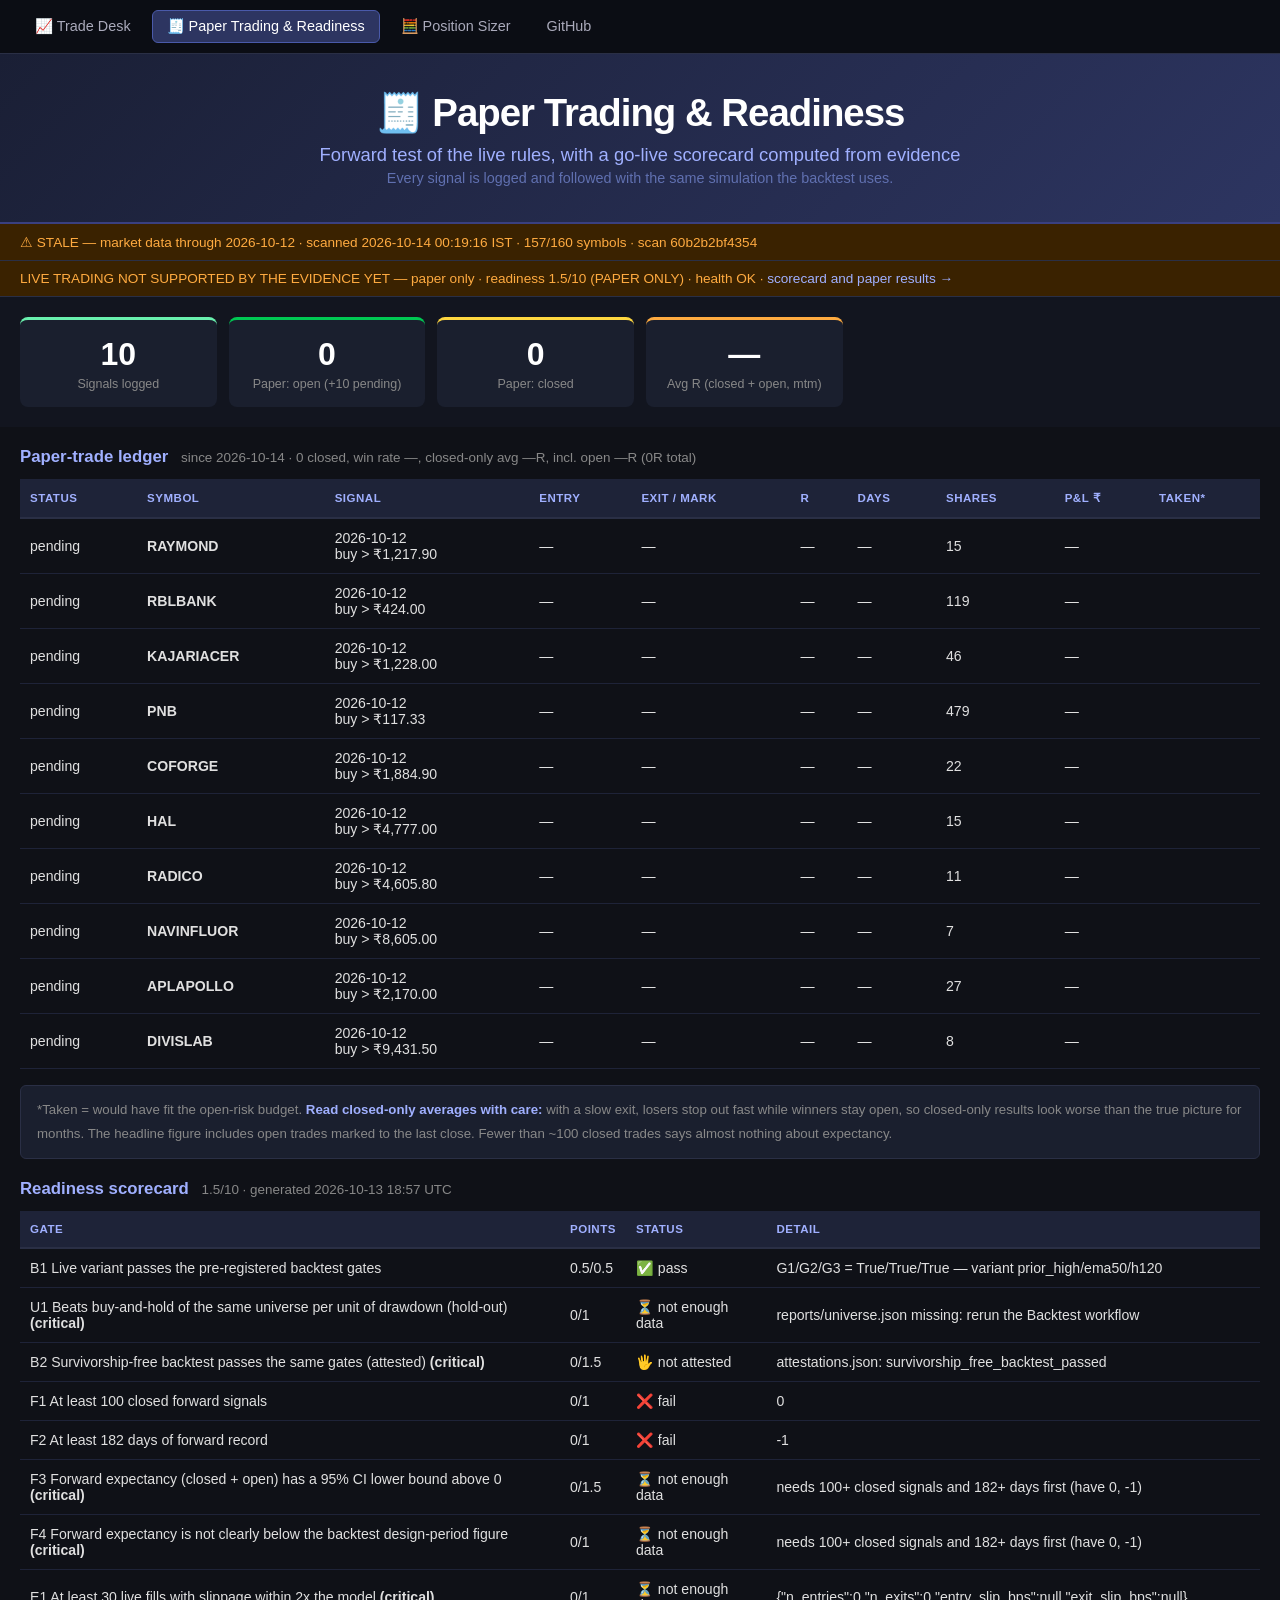
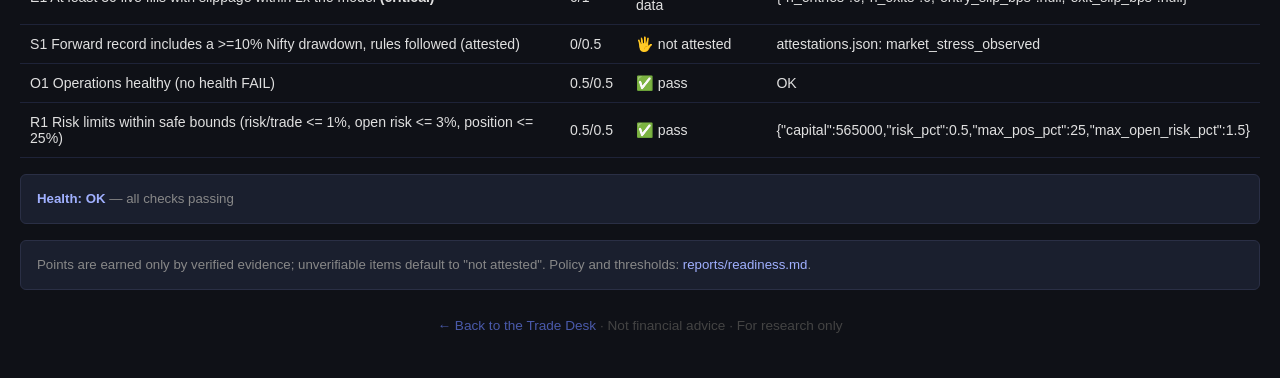
==== paper.html @ d47a20d6 "Split UI: Trade Desk homepage + separate Paper Trading page, with pre-trade analysis Homepage (index" ====
<!DOCTYPE html>
<html lang="en">
<head>
    <meta charset="UTF-8">
    <meta name="viewport" content="width=device-width, initial-scale=1.0">
    <title>EDGE PROTOCOL — Paper Trading &amp; Readiness</title>
    <link rel="stylesheet" href="style.css">
</head>
<body>
<div class="container">
    <nav class="topnav">
        <a href="index.html">📈 Trade Desk</a>
        <a href="paper.html" class="active">🧾 Paper Trading &amp; Readiness</a>
        <a href="sizer.html">🧮 Position Sizer</a>
        <a href="https://github.com/aminullah112-oss/Swing-Trading" target="_blank">GitHub</a>
    </nav>

    <header class="header">
        <h1>🧾 Paper Trading &amp; Readiness</h1>
        <p class="subtitle">Forward test of the live rules, with a go-live scorecard computed from evidence</p>
        <p class="description">Every signal is logged and followed with the same simulation the backtest uses.</p>
    </header>

    <div class="status-bar" id="status-bar">Loading scan status…</div>
    <div class="status-bar" id="live-bar">Loading live-trading status…</div>

    <div class="summary-bar">
        <div class="summary-card go"><div class="card-count" id="count-signals">0</div><div class="card-label">Signals logged</div></div>
        <div class="summary-card hc"><div class="card-count" id="count-open">0</div><div class="card-label" id="label-open">Paper: open</div></div>
        <div class="summary-card wc"><div class="card-count" id="count-closed">0</div><div class="card-label">Paper: closed</div></div>
        <div class="summary-card w"><div class="card-count" id="avg-r">—</div><div class="card-label">Avg R (closed + open, mtm)</div></div>
    </div>

    <h2 class="section-title">Paper-trade ledger <span class="muted" id="ledger-meta"></span></h2>
    <div class="table-wrapper">
        <table class="results-table">
            <thead>
                <tr><th>Status</th><th>Symbol</th><th>Signal</th><th>Entry</th><th>Exit / Mark</th><th>R</th><th>Days</th><th>Shares</th><th>P&amp;L ₹</th><th>Taken*</th></tr>
            </thead>
            <tbody id="ledger-body"><tr><td colspan="10" class="loading-cell">No paper trades yet.</td></tr></tbody>
        </table>
    </div>
    <div class="capital-note">
        *Taken = would have fit the open-risk budget. <strong>Read closed-only averages with care:</strong> with a slow exit, losers stop out fast while winners stay open,
        so closed-only results look worse than the true picture for months. The headline figure includes open trades marked to the last close.
        Fewer than ~100 closed trades says almost nothing about expectancy.
    </div>

    <h2 class="section-title">Readiness scorecard <span class="muted" id="readiness-meta"></span></h2>
    <div class="table-wrapper">
        <table class="results-table">
            <thead><tr><th>Gate</th><th>Points</th><th>Status</th><th>Detail</th></tr></thead>
            <tbody id="readiness-body"><tr><td colspan="4" class="loading-cell">Loading…</td></tr></tbody>
        </table>
    </div>
    <div class="capital-note" id="health-note"></div>
    <div class="capital-note">
        Points are earned only by verified evidence; unverifiable items default to "not attested". Policy and thresholds:
        <a class="back-link" href="https://github.com/aminullah112-oss/Swing-Trading/blob/main/reports/readiness.md" target="_blank">reports/readiness.md</a>.
    </div>

    <footer class="footer">
        <p><a href="index.html">← Back to the Trade Desk</a> · Not financial advice · For research only</p>
    </footer>
</div>
<script src="common.js"></script>
<script src="paper.js"></script>
</body>
</html>
---- style.css ----
*{margin:0;padding:0;box-sizing:border-box}
body{font-family:-apple-system,BlinkMacSystemFont,'Segoe UI',Roboto,sans-serif;background:#0f1117;color:#e0e0e0;min-height:100vh}
.container{max-width:1400px;margin:0 auto;padding:0 0 40px 0}

/* Header */
.header{background:linear-gradient(135deg,#1a1f35 0%,#2d3561 100%);padding:36px 30px;text-align:center;border-bottom:2px solid #3a4080}
.header h1{font-size:2.4em;font-weight:800;color:#fff;letter-spacing:-1px;margin-bottom:8px}
.header .subtitle{font-size:1.15em;color:#a0b0ff;margin-bottom:4px}
.header .description{font-size:0.9em;color:#6070b0}

/* Summary Cards */
.summary-bar{display:grid;grid-template-columns:repeat(6,1fr);gap:12px;padding:20px;background:#12151f}
.summary-card{background:#1a1f2e;border-radius:8px;padding:16px;text-align:center;border-top:3px solid #333}
.summary-card.hc{border-color:#00c853}
.summary-card.go{border-color:#69f0ae}
.summary-card.wc{border-color:#ffd740}
.summary-card.w{border-color:#ffab40}
.summary-card.meta{border-color:#444}
.card-count{font-size:2em;font-weight:800;color:#fff}
.card-label{font-size:0.78em;color:#888;margin-top:4px}

/* Legend */
.legend-bar{background:#161a28;padding:12px 20px;display:flex;flex-wrap:wrap;gap:8px;align-items:center;font-size:0.82em;color:#888;border-bottom:1px solid #2a2f45}
.legend-title{color:#a0b0ff;font-weight:600;margin-right:8px}
.legend-item{color:#aaa}
.sep{color:#444}

/* Tabs */
.tab-bar{display:flex;gap:8px;padding:16px 20px;background:#12151f;border-bottom:1px solid #2a2f45}
.tab{background:#1a1f2e;border:1px solid #333;color:#aaa;padding:8px 16px;border-radius:6px;cursor:pointer;font-size:0.88em;transition:all 0.2s}
.tab:hover,.tab.active{background:#2d3561;border-color:#4a5aaa;color:#fff}
.tab-hc.active{background:#003820;border-color:#00c853;color:#00c853}
.tab-go.active{background:#003820;border-color:#69f0ae;color:#69f0ae}
.tab-wc.active{background:#3a2e00;border-color:#ffd740;color:#ffd740}
.tab-w.active{background:#3a2200;border-color:#ffab40;color:#ffab40}

/* Table */
.table-wrapper{overflow-x:auto;padding:0 20px}
.results-table{width:100%;border-collapse:collapse;font-size:0.88em;margin-top:12px}
.results-table thead{background:#1e2338;position:sticky;top:0;z-index:10}
.results-table th{padding:12px 10px;text-align:left;color:#a0b0ff;font-weight:600;font-size:0.82em;text-transform:uppercase;letter-spacing:0.5px;border-bottom:2px solid #2a2f45;white-space:nowrap}
.results-table td{padding:11px 10px;border-bottom:1px solid #1e2338;vertical-align:middle}
.results-table tbody tr:hover{background:#1a1f2e}

/* Decision Badges */
.badge{display:inline-block;padding:4px 10px;border-radius:20px;font-size:0.8em;font-weight:700;white-space:nowrap}
.badge-HIGH_CONVICTION{background:#003820;color:#00c853;border:1px solid #00c853}
.badge-GO{background:#002a18;color:#69f0ae;border:1px solid #69f0ae}
.badge-WATCH_CLOSELY{background:#3a2e00;color:#ffd740;border:1px solid #ffd740}
.badge-WATCH{background:#3a2200;color:#ffab40;border:1px solid #ffab40}
.badge-NO_GO{background:#2a0a0a;color:#ff5252;border:1px solid #ff5252}

/* Score Bar */
.score-wrap{display:flex;align-items:center;gap:8px}
.score-bar{width:60px;height:6px;background:#2a2f45;border-radius:3px;overflow:hidden}
.score-fill{height:100%;border-radius:3px;transition:width 0.3s}
.score-num{font-weight:700;font-size:0.95em;min-width:28px}

/* SE Badge */
.se-yes{color:#00c853;font-weight:700;font-size:0.9em}
.se-no{color:#444;font-size:0.9em}

/* Price / target cells */
.price-cell{font-weight:600;color:#fff}
.stop-cell{color:#ff5252;font-weight:600}
.t1-cell{color:#69f0ae}
.t2-cell{color:#00c853;font-weight:600}
.rsi-cell{font-weight:600}
.vol-cell{color:#a0b0ff}
.dist-cell{font-size:0.88em}
.shares-cell{color:#e0e0e0}
.risk-cell{color:#ffab40;font-weight:600}

/* Reasons */
.reasons{font-size:0.78em;color:#666;max-width:220px;line-height:1.4}

/* Capital Note */
.capital-note{margin:16px 20px 0;background:#1a1f2e;border:1px solid #2a2f45;border-radius:6px;padding:12px 16px;font-size:0.83em;color:#888;line-height:1.8}
.capital-note strong{color:#a0b0ff}

/* Loading */
.loading-cell{text-align:center;padding:50px;color:#666}
.spinner{border:3px solid #2a2f45;border-top:3px solid #4a5aaa;border-radius:50%;width:28px;height:28px;animation:spin 0.8s linear infinite;margin:0 auto 12px}
@keyframes spin{to{transform:rotate(360deg)}}

/* Footer */
.footer{margin:24px 20px 0;text-align:center;color:#444;font-size:0.85em;line-height:1.8}
.footer a{color:#4a5aaa;text-decoration:none}
.footer a:hover{color:#a0b0ff}

/* Responsive */
@media(max-width:900px){
  .summary-bar{grid-template-columns:repeat(3,1fr)}
  .table-wrapper{padding:0 10px}
  .results-table{font-size:0.78em}
}
@media(max-width:600px){
  .summary-bar{grid-template-columns:repeat(2,1fr)}
  .header h1{font-size:1.6em}
  .tab-bar{flex-wrap:wrap}
}

/* Position Sizer */
.back-link{color:#a0b0ff;text-decoration:none}
.nav-link{display:inline-block;margin-top:10px;color:#a0b0ff;text-decoration:none;border:1px solid #4a5aaa;padding:6px 14px;border-radius:6px;font-size:0.9em}
.nav-link:hover{background:#2d3561;color:#fff}
.sizer-grid{display:grid;grid-template-columns:repeat(auto-fit,minmax(300px,1fr));gap:20px;padding:20px}
.sizer-card{background:#1a1f2e;border-radius:8px;padding:20px;border-top:3px solid #4a5aaa}
.sizer-card h2{font-size:1.1em;color:#a0b0ff;margin-bottom:14px}
.sizer-card label{display:block;font-size:0.85em;color:#aaa;margin-bottom:12px}
.sizer-card label[hidden]{display:none}
.sizer-card input,.sizer-card select{display:block;width:100%;margin-top:4px;padding:9px 10px;background:#0f1117;border:1px solid #333;border-radius:6px;color:#e0e0e0;font-size:1em}
.sizer-card input:focus,.sizer-card select:focus{outline:none;border-color:#4a5aaa}
.sizer-table{width:100%;border-collapse:collapse}
.sizer-table td{padding:9px 4px;border-bottom:1px solid #1e2338}
.sizer-table td:last-child{text-align:right;font-weight:600}
.sizer-table .big{font-size:1.6em;color:#fff}
.sizer-msg{color:#888;padding:20px 0}
.sizer-note{color:#ffd740;font-size:0.85em;margin-top:12px}

/* Scan status + risk budget */
.status-bar{padding:10px 20px;font-size:0.85em;border-bottom:1px solid #2a2f45}
.status-fresh{background:#0b2a1a;color:#69f0ae}
.status-stale{background:#3a2200;color:#ffab40}
.stock-row.over-budget{opacity:0.55}

/* v4 sections */
.section-title{font-size:1.05em;color:#a0b0ff;padding:20px 20px 0;font-weight:600}
.muted{color:#888;font-weight:400;font-size:0.8em;margin-left:8px}
#order-note,#ledger-note{margin-top:0;padding-top:4px;color:#888;font-size:0.82em}
.summary-card.meta .card-count{font-size:1.15em;line-height:1.5;word-break:break-word}
.summary-card{min-width:0}

/* Navigation */
.topnav{display:flex;gap:6px;flex-wrap:wrap;padding:10px 20px;background:#0b0d14;border-bottom:1px solid #2a2f45}
.topnav a{color:#aab;text-decoration:none;padding:7px 14px;border-radius:6px;font-size:0.9em;border:1px solid transparent}
.topnav a:hover{background:#1a1f2e;color:#fff}
.topnav a.active{background:#2d3561;border-color:#4a5aaa;color:#fff}

/* Trade desk */
.mkt-row{display:grid;grid-template-columns:repeat(auto-fit,minmax(210px,1fr));gap:12px;padding:12px 20px 0}
.mkt-card{background:#1a1f2e;border-radius:8px;padding:14px;border-top:3px solid #4a5aaa}
.mkt-val{font-size:1.5em;font-weight:700;color:#fff;margin:4px 0}
.mkt-sub{font-size:0.78em;color:#889}
.summary-bar-3{grid-template-columns:repeat(4,1fr)}
.plans{display:grid;grid-template-columns:repeat(auto-fill,minmax(330px,1fr));gap:16px;padding:12px 20px}
.plan-card{background:#1a1f2e;border-radius:10px;padding:16px;border:1px solid #2a2f45;border-top:3px solid #69f0ae;display:flex;flex-direction:column;gap:10px}
.plan-head{display:flex;justify-content:space-between;align-items:flex-start}
.plan-sym{font-size:1.25em;color:#fff}
.plan-px{font-size:1.15em;font-weight:700;text-align:right}
.spark{width:100%;height:auto;background:#12151f;border-radius:6px}
.plan-grid{display:grid;grid-template-columns:repeat(4,1fr);gap:8px;background:#12151f;border-radius:6px;padding:10px}
.plan-grid label{display:block;font-size:0.68em;color:#889;text-transform:uppercase;letter-spacing:.4px}
.plan-grid b{font-size:1.02em}
.plan-grid small{display:block;font-size:0.68em;color:#778;margin-top:2px;line-height:1.25}
.plan-note{font-size:0.82em;color:#aab;background:#161a28;border-radius:6px;padding:8px 10px}
.checks{list-style:none;font-size:0.82em;display:flex;flex-direction:column;gap:3px}
.checks li{color:#bbb}
.chk-warn{color:#ffd740 !important}
.chk-block{color:#ff5252 !important}
.checks.manual li{color:#99a}
details summary{cursor:pointer;font-size:0.82em;color:#a0b0ff;margin:2px 0 6px}
.plan-foot{display:flex;flex-wrap:wrap;gap:10px;font-size:0.78em;color:#889;border-top:1px solid #2a2f45;padding-top:8px}
.warn-count{font-size:0.75em;color:#ffd740}
.empty-note{grid-column:1/-1;text-align:center;color:#99a;padding:40px 20px;background:#1a1f2e;border-radius:8px}
@media (max-width:700px){.summary-bar-3{grid-template-columns:repeat(2,1fr)}.plan-grid{grid-template-columns:repeat(2,1fr)}.plans{grid-template-columns:1fr}}
.plan-px .setup-label{font-size:0.62em;font-weight:400;color:#889}
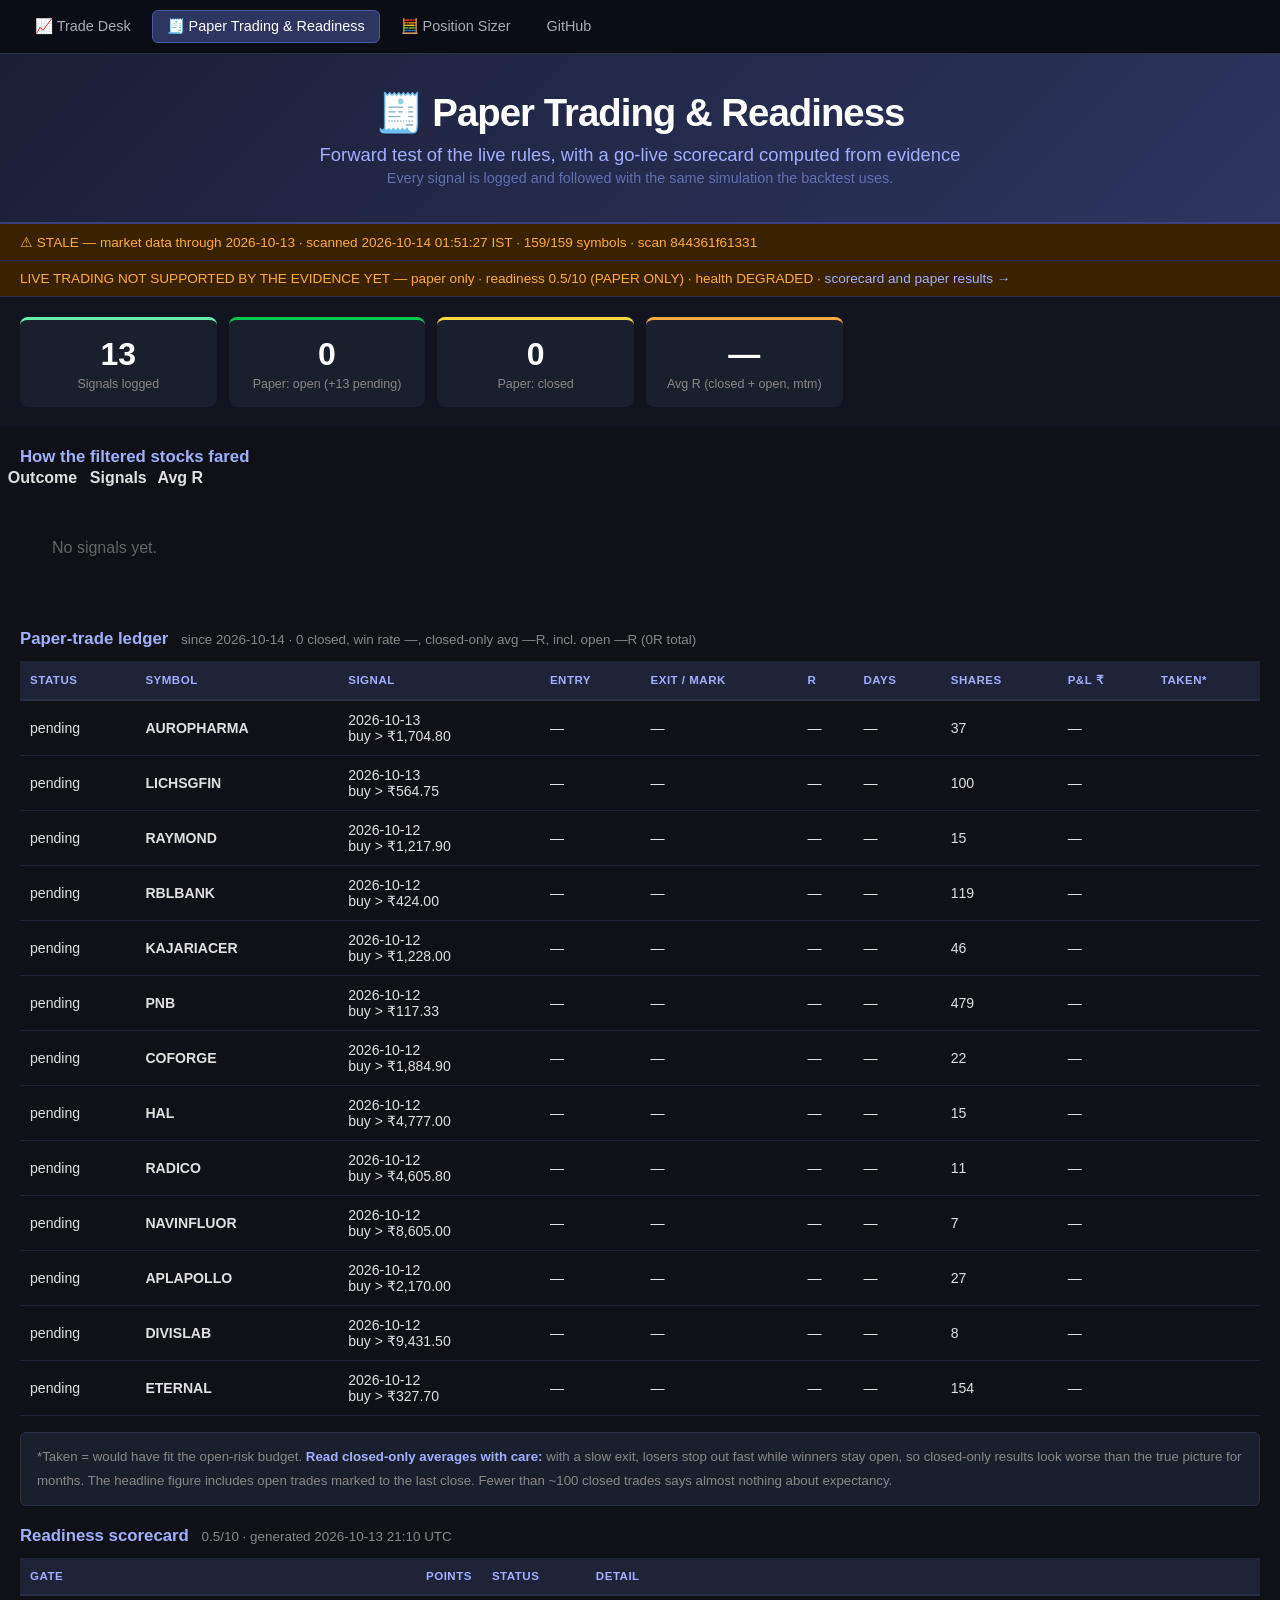
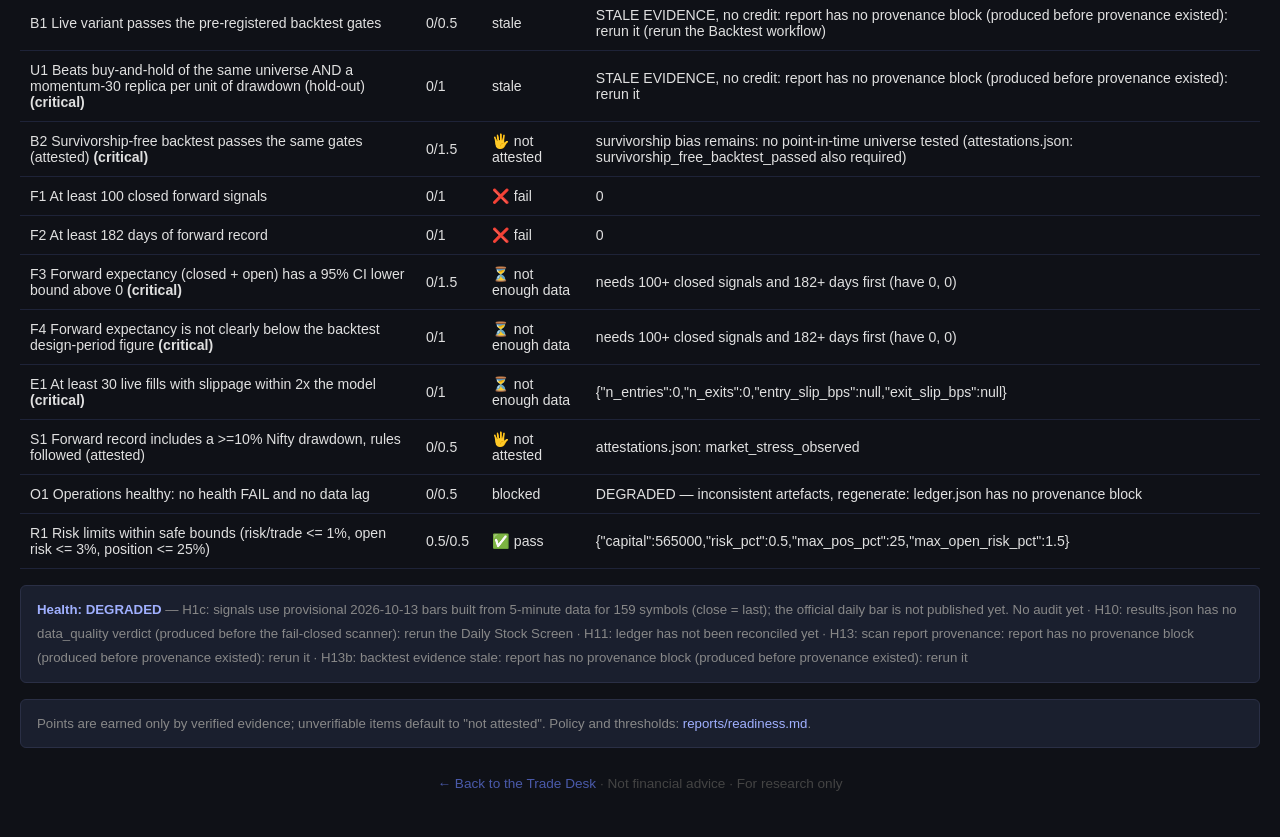
==== commit eb581072: "Outcome tracker: classify every screened stock (won, stopped, exited, open, never triggered, not tra" ====
--- a/paper.html
+++ b/paper.html
@@ -30,6 +30,10 @@
         <div class="summary-card wc"><div class="card-count" id="count-closed">0</div><div class="card-label">Paper: closed</div></div>
         <div class="summary-card w"><div class="card-count" id="avg-r">—</div><div class="card-label">Avg R (closed + open, mtm)</div></div>
     </div>
+
+    <h2 class="section-title">How the filtered stocks fared <span class="muted" id="outcome-meta"></span></h2>
+    <div class="table-container"><table><thead><tr><th>Outcome</th><th>Signals</th><th>Avg R</th></tr></thead>
+        <tbody id="outcome-body"><tr><td colspan="3" class="loading-cell">No signals yet.</td></tr></tbody></table></div>
 
     <h2 class="section-title">Paper-trade ledger <span class="muted" id="ledger-meta"></span></h2>
     <div class="table-wrapper">
